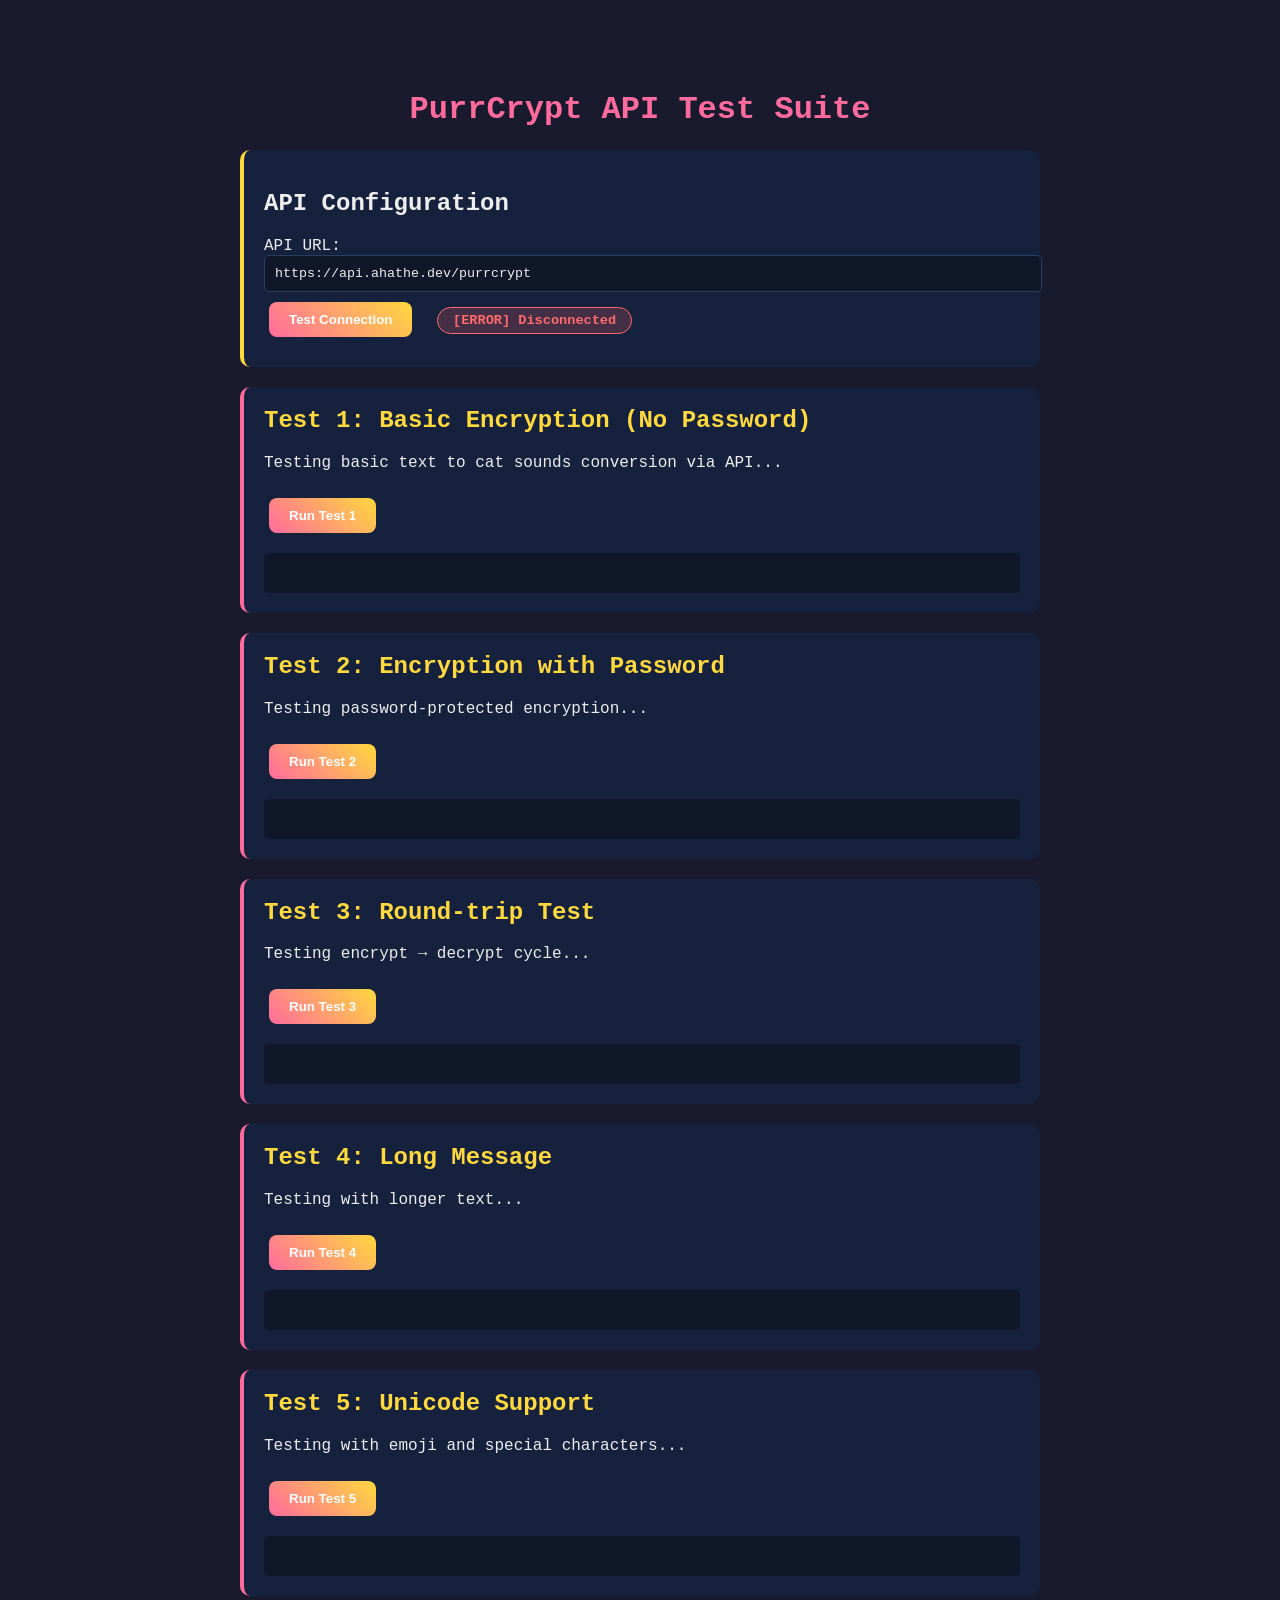
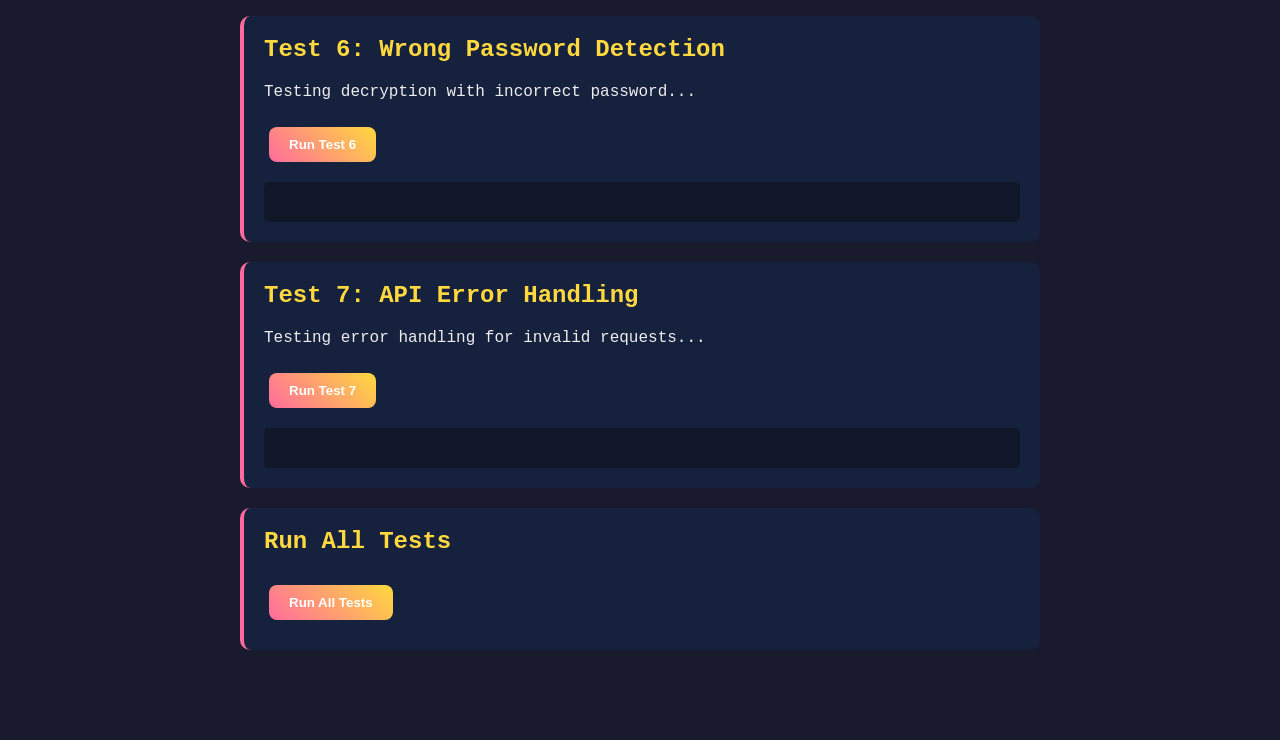
==== webui/test.html @ 7f199ab8 "Initial commit" ====
<!doctype html>
<html lang="en">
    <head>
        <meta charset="UTF-8" />
        <meta name="viewport" content="width=device-width, initial-scale=1.0" />
        <title>PurrCrypt API Test Page</title>
        <style>
            body {
                font-family: "Courier New", monospace;
                max-width: 800px;
                margin: 50px auto;
                padding: 20px;
                background: #1a1a2e;
                color: #eee;
            }
            h1 {
                color: #ff6b9d;
                text-align: center;
            }
            .api-config {
                background: #16213e;
                padding: 20px;
                margin: 20px 0;
                border-radius: 10px;
                border-left: 4px solid #ffd93d;
            }
            .api-config input {
                width: 100%;
                padding: 10px;
                background: #0f1729;
                border: 1px solid #2a3f5f;
                color: #eee;
                border-radius: 5px;
                font-family: "Courier New", monospace;
            }
            .test-section {
                background: #16213e;
                padding: 20px;
                margin: 20px 0;
                border-radius: 10px;
                border-left: 4px solid #ff6b9d;
            }
            .test-section h2 {
                color: #ffd93d;
                margin-top: 0;
            }
            pre {
                background: #0f1729;
                padding: 15px;
                border-radius: 5px;
                overflow-x: auto;
                border: 1px solid #2a3f5f;
            }
            .success {
                color: #6bcf7f;
            }
            .error {
                color: #ff6b6b;
            }
            .warning {
                color: #ffd93d;
            }
            button {
                background: linear-gradient(45deg, #ff6b9d, #ffd93d);
                color: white;
                border: none;
                padding: 10px 20px;
                border-radius: 8px;
                cursor: pointer;
                font-weight: bold;
                margin: 10px 5px;
            }
            button:hover {
                opacity: 0.9;
            }
            button:disabled {
                opacity: 0.5;
                cursor: not-allowed;
            }
            .result {
                margin-top: 10px;
                padding: 10px;
                background: #0f1729;
                border-radius: 5px;
                min-height: 20px;
            }
            .status-badge {
                display: inline-block;
                padding: 5px 15px;
                border-radius: 20px;
                font-size: 0.85rem;
                font-weight: bold;
                margin-left: 10px;
            }
            .status-badge.connected {
                background: rgba(107, 207, 127, 0.2);
                color: #6bcf7f;
                border: 1px solid #6bcf7f;
            }
            .status-badge.disconnected {
                background: rgba(255, 107, 107, 0.2);
                color: #ff6b6b;
                border: 1px solid #ff6b6b;
            }
        </style>
    </head>
    <body>
        <h1>PurrCrypt API Test Suite</h1>

        <div class="api-config">
            <h2>API Configuration</h2>
            <label for="api-url">API URL:</label>
            <input
                type="text"
                id="api-url"
                value="https://api.ahathe.dev/purrcrypt"
                placeholder="https://api.ahathe.dev/purrcrypt"
            />
            <button onclick="checkConnection()" style="margin-top: 10px">
                Test Connection
            </button>
            <span id="connection-status"></span>
        </div>

        <div class="test-section">
            <h2>Test 1: Basic Encryption (No Password)</h2>
            <p>Testing basic text to cat sounds conversion via API...</p>
            <button onclick="runTest1()">Run Test 1</button>
            <div id="test1-result" class="result"></div>
        </div>

        <div class="test-section">
            <h2>Test 2: Encryption with Password</h2>
            <p>Testing password-protected encryption...</p>
            <button onclick="runTest2()">Run Test 2</button>
            <div id="test2-result" class="result"></div>
        </div>

        <div class="test-section">
            <h2>Test 3: Round-trip Test</h2>
            <p>Testing encrypt → decrypt cycle...</p>
            <button onclick="runTest3()">Run Test 3</button>
            <div id="test3-result" class="result"></div>
        </div>

        <div class="test-section">
            <h2>Test 4: Long Message</h2>
            <p>Testing with longer text...</p>
            <button onclick="runTest4()">Run Test 4</button>
            <div id="test4-result" class="result"></div>
        </div>

        <div class="test-section">
            <h2>Test 5: Unicode Support</h2>
            <p>Testing with emoji and special characters...</p>
            <button onclick="runTest5()">Run Test 5</button>
            <div id="test5-result" class="result"></div>
        </div>

        <div class="test-section">
            <h2>Test 6: Wrong Password Detection</h2>
            <p>Testing decryption with incorrect password...</p>
            <button onclick="runTest6()">Run Test 6</button>
            <div id="test6-result" class="result"></div>
        </div>

        <div class="test-section">
            <h2>Test 7: API Error Handling</h2>
            <p>Testing error handling for invalid requests...</p>
            <button onclick="runTest7()">Run Test 7</button>
            <div id="test7-result" class="result"></div>
        </div>

        <div class="test-section">
            <h2>Run All Tests</h2>
            <button onclick="runAllTests()">Run All Tests</button>
        </div>

        <script src="purrcrypt.js"></script>
        <script>
            let api;

            function initAPI() {
                const apiUrl = document.getElementById("api-url").value;
                api = new PurrCryptAPI(apiUrl);
            }

            function log(elementId, message, className = "success") {
                const element = document.getElementById(elementId);
                element.innerHTML += `<div class="${className}">${message}</div>`;
            }

            function clearLog(elementId) {
                document.getElementById(elementId).innerHTML = "";
            }

            async function checkConnection() {
                initAPI();
                const statusElement =
                    document.getElementById("connection-status");

                try {
                    const isHealthy = await api.checkHealth();

                    if (isHealthy) {
                        statusElement.innerHTML =
                            '<span class="status-badge connected">[OK] Connected</span>';
                        const info = await api.getInfo();
                        console.log("API Info:", info);
                    } else {
                        statusElement.innerHTML =
                            '<span class="status-badge disconnected">[ERROR] Disconnected</span>';
                    }
                } catch (error) {
                    statusElement.innerHTML =
                        '<span class="status-badge disconnected">[ERROR] ' +
                        error.message +
                        "</span>";
                }
            }

            async function runTest1() {
                initAPI();
                clearLog("test1-result");
                log("test1-result", "[TEST] Starting Test 1...");

                try {
                    const original = "Hello, World!";
                    log("test1-result", `Original: "${original}"`);

                    const encrypted = await api.encrypt(original);
                    log("test1-result", `Encrypted: "${encrypted}"`);

                    const decrypted = await api.decrypt(encrypted);
                    log("test1-result", `Decrypted: "${decrypted}"`);

                    if (original === decrypted) {
                        log("test1-result", "[PASS] Test 1 PASSED");
                    } else {
                        log(
                            "test1-result",
                            "[FAIL] Test 1 FAILED - Decrypted text does not match",
                            "error",
                        );
                    }
                } catch (error) {
                    log(
                        "test1-result",
                        `[ERROR] Test 1 ERROR: ${error.message}`,
                        "error",
                    );
                }
            }

            async function runTest2() {
                initAPI();
                clearLog("test2-result");
                log("test2-result", "[TEST] Starting Test 2...");

                try {
                    const original = "Secret Message";
                    const password = "mypassword123";
                    log("test2-result", `Original: "${original}"`);
                    log("test2-result", `Password: "${password}"`);

                    const encrypted = await api.encrypt(original, password);
                    log("test2-result", `Encrypted: "${encrypted}"`);

                    const decrypted = await api.decrypt(encrypted, password);
                    log("test2-result", `Decrypted: "${decrypted}"`);

                    if (original === decrypted) {
                        log("test2-result", "[PASS] Test 2 PASSED");
                    } else {
                        log(
                            "test2-result",
                            "[FAIL] Test 2 FAILED - Decrypted text does not match",
                            "error",
                        );
                    }
                } catch (error) {
                    log(
                        "test2-result",
                        `[ERROR] Test 2 ERROR: ${error.message}`,
                        "error",
                    );
                }
            }

            async function runTest3() {
                initAPI();
                clearLog("test3-result");
                log("test3-result", "[TEST] Starting Test 3...");

                try {
                    const messages = [
                        "Test message 1",
                        "Another test!",
                        "12345",
                        "a",
                        "Special chars: @#$%",
                    ];

                    let passed = 0;
                    let failed = 0;

                    for (const msg of messages) {
                        const encrypted = await api.encrypt(msg);
                        const decrypted = await api.decrypt(encrypted);

                        if (msg === decrypted) {
                            passed++;
                            log("test3-result", `[OK] "${msg}" passed`);
                        } else {
                            failed++;
                            log("test3-result", `[X] "${msg}" failed`, "error");
                        }
                    }

                    log(
                        "test3-result",
                        `Results: ${passed} passed, ${failed} failed`,
                    );

                    if (failed === 0) {
                        log("test3-result", "[PASS] Test 3 PASSED");
                    } else {
                        log(
                            "test3-result",
                            `[FAIL] Test 3 FAILED - ${failed} subtests failed`,
                            "error",
                        );
                    }
                } catch (error) {
                    log(
                        "test3-result",
                        `[ERROR] Test 3 ERROR: ${error.message}`,
                        "error",
                    );
                }
            }

            async function runTest4() {
                initAPI();
                clearLog("test4-result");
                log("test4-result", "[TEST] Starting Test 4...");

                try {
                    const original =
                        "Lorem ipsum dolor sit amet, consectetur adipiscing elit. " +
                        "Sed do eiusmod tempor incididunt ut labore et dolore magna aliqua. " +
                        "Ut enim ad minim veniam, quis nostrud exercitation ullamco laboris.";

                    log(
                        "test4-result",
                        `Original length: ${original.length} characters`,
                    );

                    const encrypted = await api.encrypt(original);
                    log(
                        "test4-result",
                        `Encrypted length: ${encrypted.length} characters`,
                    );
                    log(
                        "test4-result",
                        `Word count: ${encrypted.split(/\s+/).length} cat words`,
                    );

                    const decrypted = await api.decrypt(encrypted);

                    if (original === decrypted) {
                        log("test4-result", "[PASS] Test 4 PASSED");
                    } else {
                        log(
                            "test4-result",
                            "[FAIL] Test 4 FAILED - Decrypted text does not match",
                            "error",
                        );
                    }
                } catch (error) {
                    log(
                        "test4-result",
                        `[ERROR] Test 4 ERROR: ${error.message}`,
                        "error",
                    );
                }
            }

            async function runTest5() {
                initAPI();
                clearLog("test5-result");
                log("test5-result", "[TEST] Starting Test 5...");

                try {
                    const original = "Hello World! Unicode test: 你好 Привіт";
                    log("test5-result", `Original: "${original}"`);

                    const encrypted = await api.encrypt(original);
                    log("test5-result", `Encrypted successfully`);

                    const decrypted = await api.decrypt(encrypted);
                    log("test5-result", `Decrypted: "${decrypted}"`);

                    if (original === decrypted) {
                        log("test5-result", "[PASS] Test 5 PASSED");
                    } else {
                        log(
                            "test5-result",
                            "[FAIL] Test 5 FAILED - Decrypted text does not match",
                            "error",
                        );
                    }
                } catch (error) {
                    log(
                        "test5-result",
                        `[ERROR] Test 5 ERROR: ${error.message}`,
                        "error",
                    );
                }
            }

            async function runTest6() {
                initAPI();
                clearLog("test6-result");
                log("test6-result", "[TEST] Starting Test 6...");

                try {
                    const original = "Protected message";
                    const correctPassword = "correct";
                    const wrongPassword = "wrong";

                    log(
                        "test6-result",
                        `Encrypting with password: "${correctPassword}"`,
                    );
                    const encrypted = await api.encrypt(
                        original,
                        correctPassword,
                    );

                    log(
                        "test6-result",
                        `Attempting to decrypt with wrong password: "${wrongPassword}"`,
                    );

                    try {
                        const decrypted = await api.decrypt(
                            encrypted,
                            wrongPassword,
                        );

                        if (original !== decrypted) {
                            log(
                                "test6-result",
                                "[PASS] Test 6 PASSED - Wrong password produced different/invalid result",
                            );
                        } else {
                            log(
                                "test6-result",
                                "[FAIL] Test 6 FAILED - Wrong password should not decrypt correctly",
                                "error",
                            );
                        }
                    } catch (error) {
                        // API should reject wrong password
                        log(
                            "test6-result",
                            `Wrong password rejected by API: ${error.message}`,
                            "warning",
                        );
                        log(
                            "test6-result",
                            "[PASS] Test 6 PASSED - API properly rejected wrong password",
                        );
                    }
                } catch (error) {
                    log(
                        "test6-result",
                        `[ERROR] Test 6 ERROR: ${error.message}`,
                        "error",
                    );
                }
            }

            async function runTest7() {
                initAPI();
                clearLog("test7-result");
                log("test7-result", "[TEST] Starting Test 7...");

                let passed = 0;
                let failed = 0;

                // Test 7a: Empty text
                try {
                    await api.encrypt("");
                    log(
                        "test7-result",
                        "[X] Test 7a FAILED - Should reject empty text",
                        "error",
                    );
                    failed++;
                } catch (error) {
                    log(
                        "test7-result",
                        `[OK] Test 7a PASSED - Empty text rejected: ${error.message}`,
                    );
                    passed++;
                }

                // Test 7b: Invalid cat sounds
                try {
                    await api.decrypt("this is not cat sounds");
                    log(
                        "test7-result",
                        "[X] Test 7b FAILED - Should reject invalid cat sounds",
                        "error",
                    );
                    failed++;
                } catch (error) {
                    log(
                        "test7-result",
                        `[OK] Test 7b PASSED - Invalid sounds rejected: ${error.message}`,
                    );
                    passed++;
                }

                log(
                    "test7-result",
                    `Results: ${passed} passed, ${failed} failed`,
                );

                if (failed === 0) {
                    log("test7-result", "[PASS] Test 7 PASSED");
                } else {
                    log(
                        "test7-result",
                        `[FAIL] Test 7 FAILED - ${failed} subtests failed`,
                        "error",
                    );
                }
            }

            async function runAllTests() {
                await checkConnection();
                await new Promise((resolve) => setTimeout(resolve, 500));
                await runTest1();
                await new Promise((resolve) => setTimeout(resolve, 100));
                await runTest2();
                await new Promise((resolve) => setTimeout(resolve, 100));
                await runTest3();
                await new Promise((resolve) => setTimeout(resolve, 100));
                await runTest4();
                await new Promise((resolve) => setTimeout(resolve, 100));
                await runTest5();
                await new Promise((resolve) => setTimeout(resolve, 100));
                await runTest6();
                await new Promise((resolve) => setTimeout(resolve, 100));
                await runTest7();
            }

            // Initialize on page load
            window.addEventListener("load", async () => {
                console.log("PurrCrypt API Test Page Loaded!");
                console.log(
                    'Configure the API URL and click "Test Connection" to get started',
                );

                initAPI();
                await checkConnection();
            });
        </script>
    </body>
</html>
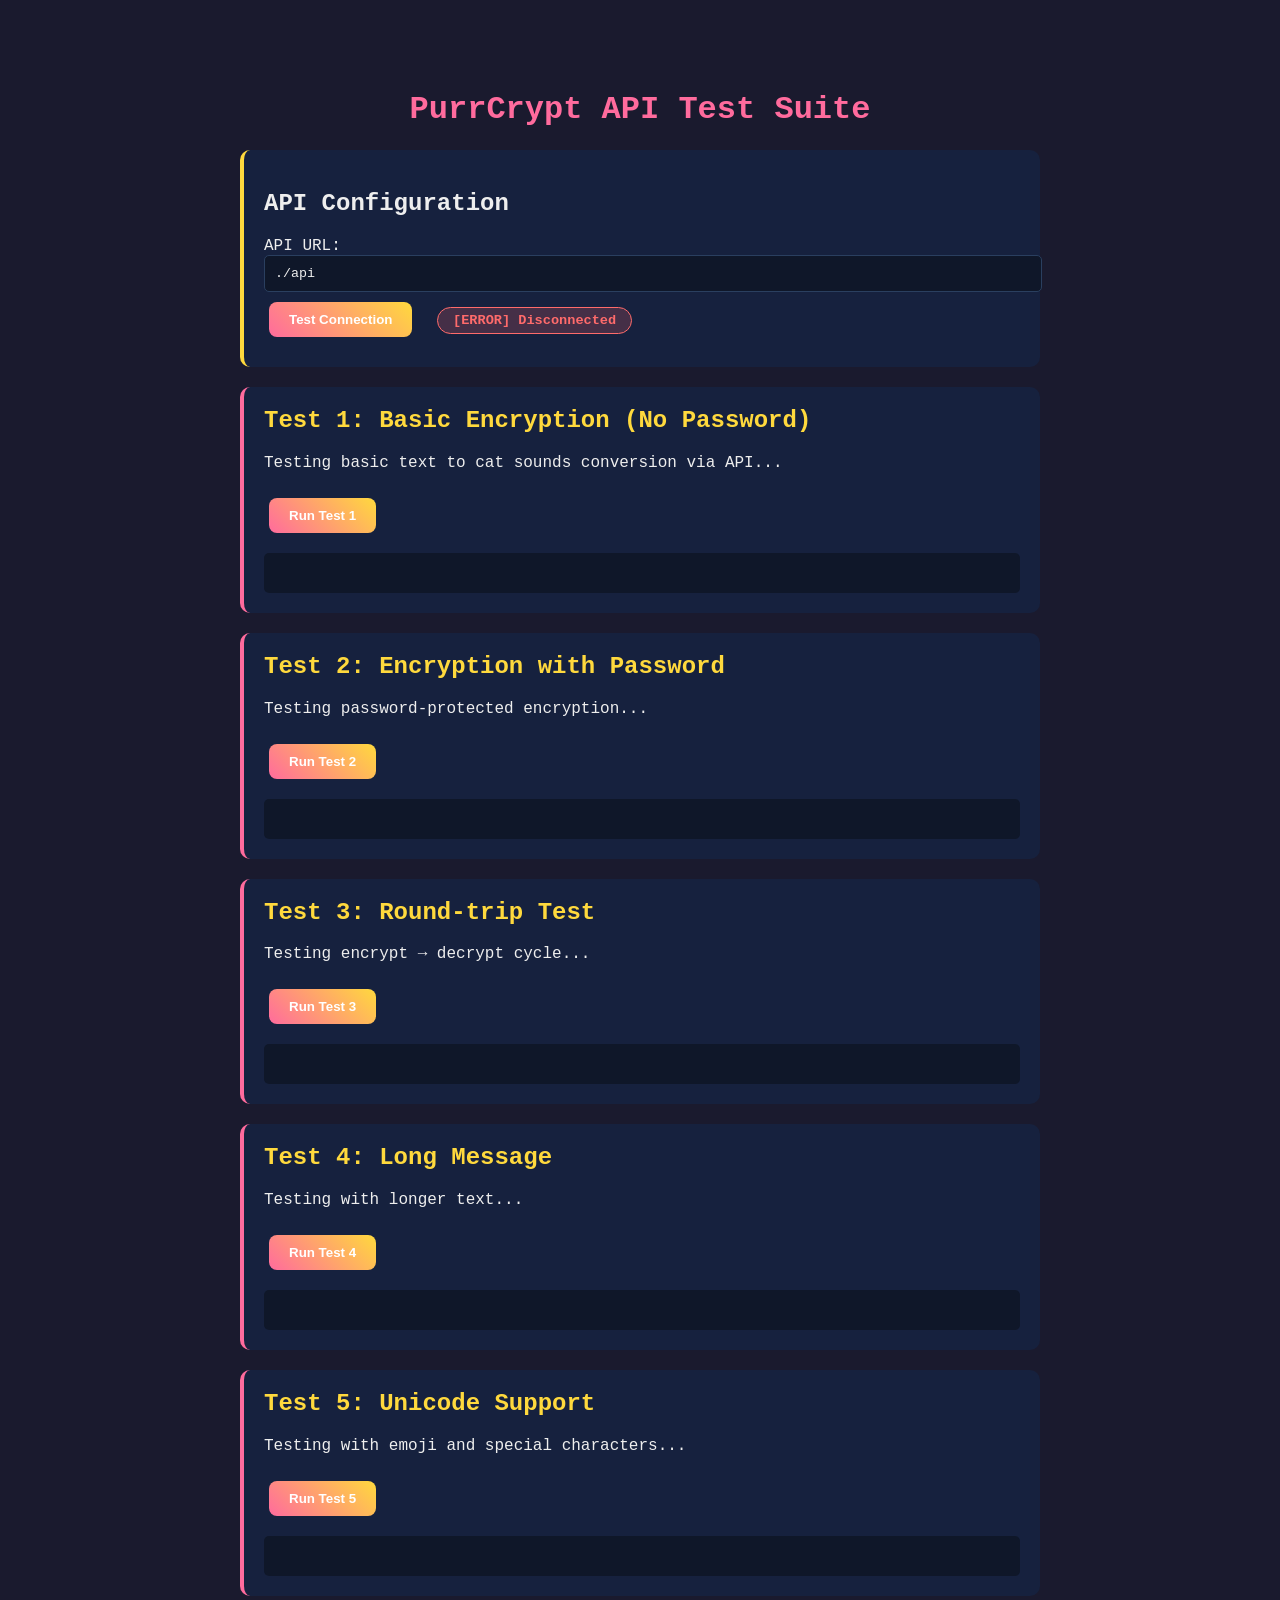
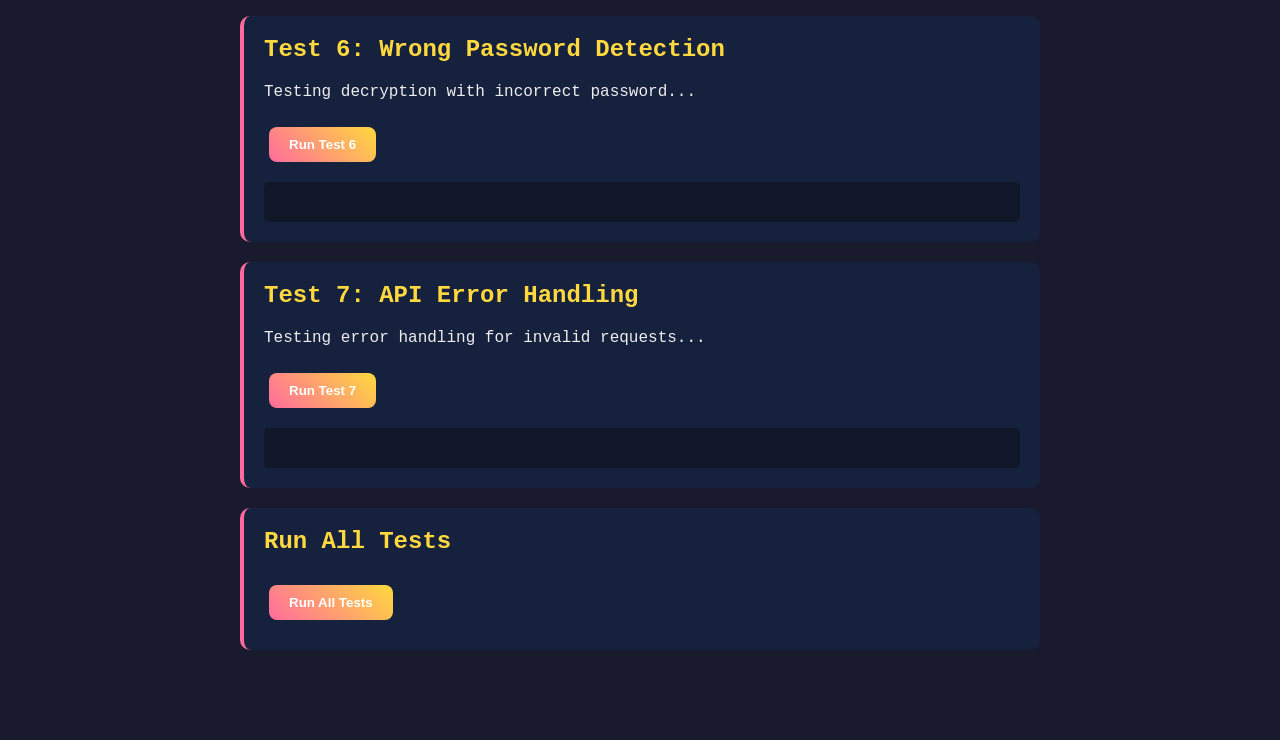
==== commit 9ce1cbdc: "fixed hardcoded paths" ====
--- a/webui/test.html
+++ b/webui/test.html
@@ -113,8 +113,8 @@
             <input
                 type="text"
                 id="api-url"
-                value="https://api.ahathe.dev/purrcrypt"
-                placeholder="https://api.ahathe.dev/purrcrypt"
+                value="./api"
+                placeholder="./api"
             />
             <button onclick="checkConnection()" style="margin-top: 10px">
                 Test Connection
@@ -176,6 +176,7 @@
             <button onclick="runAllTests()">Run All Tests</button>
         </div>
 
+        <script src="config.js"></script>
         <script src="purrcrypt.js"></script>
         <script>
             let api;
